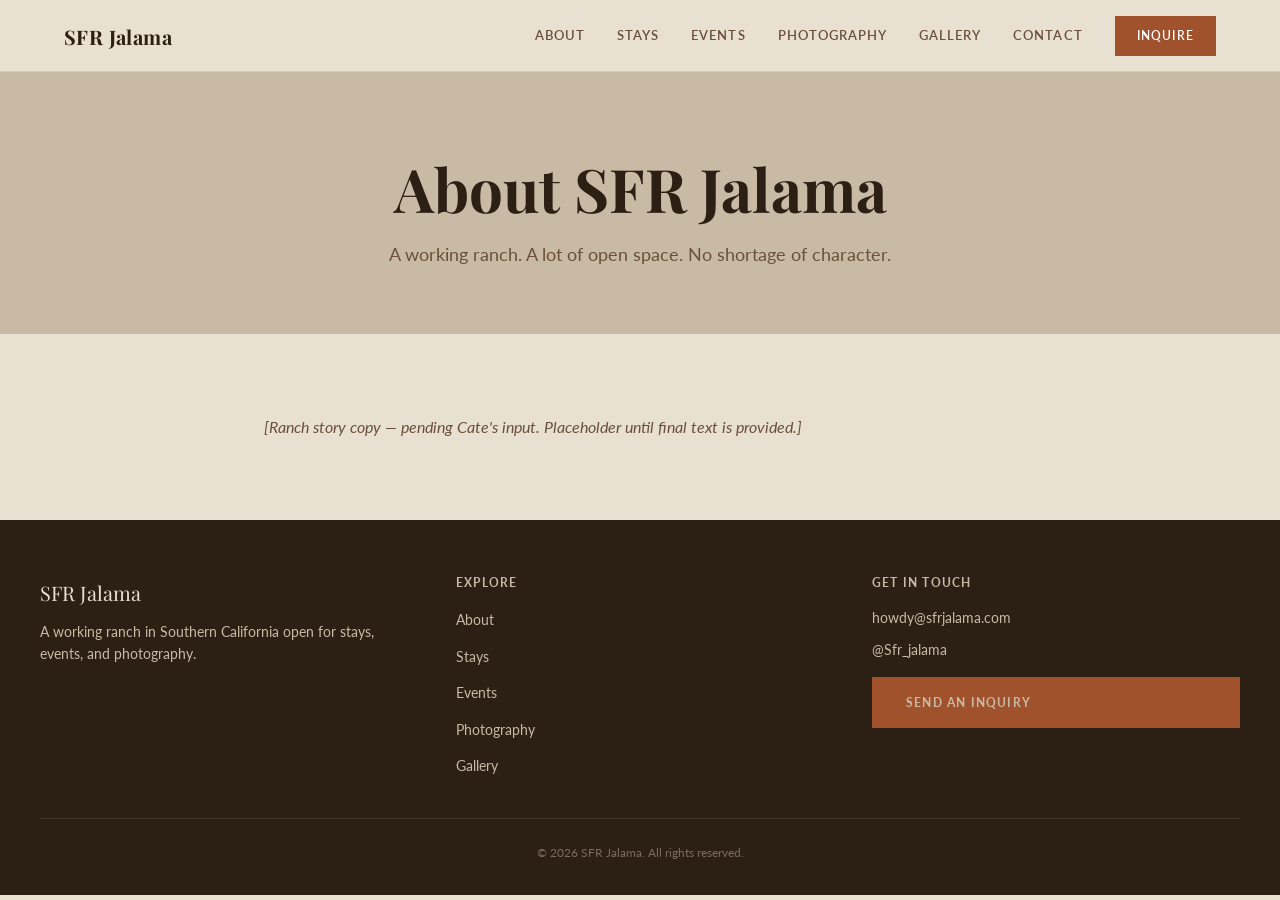
==== pages/about.html @ c29b4e4a "Phase 1: repo setup, global CSS, nav/footer, all page stubs" ====
<!DOCTYPE html>
<html lang="en">
<head>
  <meta charset="UTF-8">
  <meta name="viewport" content="width=device-width, initial-scale=1.0">
  <title>About — SFR Jalama</title>
  <meta name="description" content="The story behind SFR Jalama — a working ranch in Southern California.">
  <link rel="stylesheet" href="/assets/css/global.css">
</head>
<body>

  <header id="site-header">
    <div class="nav-inner">
      <a href="/" class="nav-logo">SFR Jalama</a>
      <nav class="nav-links" aria-label="Primary">
        <a href="/pages/about.html">About</a>
        <a href="/pages/stays.html">Stays</a>
        <a href="/pages/events.html">Events</a>
        <a href="/pages/photography.html">Photography</a>
        <a href="/pages/gallery.html">Gallery</a>
        <a href="/pages/contact.html">Contact</a>
        <a href="/pages/inquiry.html" class="nav-cta">Inquire</a>
      </nav>
      <button class="nav-hamburger" aria-label="Open menu" aria-expanded="false">
        <span></span><span></span><span></span>
      </button>
    </div>
    <nav class="nav-mobile" aria-label="Mobile">
      <a href="/pages/about.html">About</a>
      <a href="/pages/stays.html">Stays</a>
      <a href="/pages/events.html">Events</a>
      <a href="/pages/photography.html">Photography</a>
      <a href="/pages/gallery.html">Gallery</a>
      <a href="/pages/contact.html">Contact</a>
      <a href="/pages/inquiry.html" class="nav-cta">Inquire</a>
    </nav>
  </header>

  <main>

    <div class="page-hero">
      <h1>About SFR Jalama</h1>
      <p>A working ranch. A lot of open space. No shortage of character.</p>
    </div>

    <section class="section" style="max-width: 800px;">
      <!-- PLACEHOLDER: Replace with Cate's ranch story copy -->
      <p style="color: var(--color-text-secondary); font-style: italic;">[Ranch story copy — pending Cate's input. Placeholder until final text is provided.]</p>
    </section>

  </main>

  <footer id="site-footer">
    <div class="footer-inner">
      <div class="footer-brand">
        <div class="footer-logo">SFR Jalama</div>
        <p>A working ranch in Southern California open for stays, events, and photography.</p>
      </div>
      <nav class="footer-nav">
        <h4>Explore</h4>
        <ul>
          <li><a href="/pages/about.html">About</a></li>
          <li><a href="/pages/stays.html">Stays</a></li>
          <li><a href="/pages/events.html">Events</a></li>
          <li><a href="/pages/photography.html">Photography</a></li>
          <li><a href="/pages/gallery.html">Gallery</a></li>
        </ul>
      </nav>
      <div class="footer-contact">
        <h4>Get in Touch</h4>
        <a href="mailto:howdy@sfrjalama.com">howdy@sfrjalama.com</a>
        <a href="https://instagram.com/Sfr_jalama" target="_blank" rel="noopener">@Sfr_jalama</a>
        <a href="/pages/inquiry.html" class="btn btn--primary" style="margin-top: 16px; font-size: 0.75rem;">Send an Inquiry</a>
      </div>
    </div>
    <div class="footer-bottom">&copy; 2026 SFR Jalama. All rights reserved.</div>
  </footer>

  <script src="/assets/js/main.js"></script>
</body>
</html>
---- assets/css/global.css ----
/* ============================================================
   SFR Jalama — Global Stylesheet
   ============================================================ */

@import url('https://fonts.googleapis.com/css2?family=Playfair+Display:wght@400;700&family=Lato:wght@400;600;700&display=swap');

/* ----------------------------------------------------------
   CSS Custom Properties
   ---------------------------------------------------------- */
:root {
  --color-bg:             #E8E0D0;
  --color-bg-secondary:   #C9BAA5;
  --color-text:           #2C1F14;
  --color-text-secondary: #6B4F3A;
  --color-accent:         #A0522D;
  --color-accent-hover:   #7A3B1E;
  --color-border:         #D4C9B8;
  --color-white:          #FFFFFF;
  --color-overlay:        rgba(30, 18, 8, 0.45);

  --font-heading: 'Playfair Display', Georgia, serif;
  --font-body:    'Lato', Arial, sans-serif;

  --nav-height: 72px;
  --max-width:  1200px;
  --gutter:     24px;
}

/* ----------------------------------------------------------
   Reset & Base
   ---------------------------------------------------------- */
*, *::before, *::after { box-sizing: border-box; margin: 0; padding: 0; }

html { font-size: 16px; scroll-behavior: smooth; }

body {
  background-color: var(--color-bg);
  color: var(--color-text);
  font-family: var(--font-body);
  font-weight: 400;
  line-height: 1.65;
  -webkit-font-smoothing: antialiased;
}

img { display: block; max-width: 100%; height: auto; }

a { color: inherit; text-decoration: none; }

ul { list-style: none; }

/* ----------------------------------------------------------
   Typography
   ---------------------------------------------------------- */
h1, h2, h3, h4, h5, h6 {
  font-family: var(--font-heading);
  font-weight: 700;
  line-height: 1.2;
  color: var(--color-text);
}

h1 { font-size: clamp(2.25rem, 5vw, 3.75rem); }
h2 { font-size: clamp(1.75rem, 3.5vw, 2.75rem); }
h3 { font-size: clamp(1.25rem, 2.5vw, 1.875rem); }
h4 { font-size: 1.25rem; }

p { margin-bottom: 1rem; }
p:last-child { margin-bottom: 0; }

/* ----------------------------------------------------------
   Layout Utilities
   ---------------------------------------------------------- */
.container {
  max-width: var(--max-width);
  margin: 0 auto;
  padding: 0 var(--gutter);
}

.section {
  padding: 80px var(--gutter);
  max-width: var(--max-width);
  margin: 0 auto;
}

.section--wide {
  padding: 80px 0;
  max-width: 100%;
}

/* ----------------------------------------------------------
   Buttons & CTAs
   ---------------------------------------------------------- */
.btn {
  display: inline-block;
  padding: 14px 32px;
  font-family: var(--font-body);
  font-weight: 700;
  font-size: 0.875rem;
  letter-spacing: 0.1em;
  text-transform: uppercase;
  border: 2px solid transparent;
  cursor: pointer;
  transition: background-color 0.2s ease, color 0.2s ease, border-color 0.2s ease;
  text-decoration: none;
}

.btn--primary {
  background-color: var(--color-accent);
  color: var(--color-white);
  border-color: var(--color-accent);
}
.btn--primary:hover {
  background-color: var(--color-accent-hover);
  border-color: var(--color-accent-hover);
}

.btn--outline {
  background-color: transparent;
  color: var(--color-white);
  border-color: var(--color-white);
}
.btn--outline:hover {
  background-color: var(--color-white);
  color: var(--color-text);
}

.btn--outline-dark {
  background-color: transparent;
  color: var(--color-accent);
  border-color: var(--color-accent);
}
.btn--outline-dark:hover {
  background-color: var(--color-accent);
  color: var(--color-white);
}

/* ----------------------------------------------------------
   Navigation
   ---------------------------------------------------------- */
#site-header {
  position: sticky;
  top: 0;
  z-index: 100;
  background-color: var(--color-bg);
  border-bottom: 1px solid var(--color-border);
  height: var(--nav-height);
}

.nav-inner {
  display: flex;
  align-items: center;
  justify-content: space-between;
  height: var(--nav-height);
  max-width: var(--max-width);
  margin: 0 auto;
  padding: 0 var(--gutter);
}

.nav-logo {
  font-family: var(--font-heading);
  font-size: 1.25rem;
  font-weight: 700;
  color: var(--color-text);
  letter-spacing: 0.02em;
}

.nav-links {
  display: flex;
  align-items: center;
  gap: 32px;
}

.nav-links a {
  font-family: var(--font-body);
  font-weight: 600;
  font-size: 0.8125rem;
  letter-spacing: 0.08em;
  text-transform: uppercase;
  color: var(--color-text-secondary);
  transition: color 0.2s ease;
}
.nav-links a:hover { color: var(--color-text); }
.nav-links a.nav-cta {
  background-color: var(--color-accent);
  color: var(--color-white);
  padding: 10px 22px;
  font-size: 0.75rem;
  letter-spacing: 0.1em;
}
.nav-links a.nav-cta:hover { background-color: var(--color-accent-hover); }

/* Mobile nav */
.nav-hamburger {
  display: none;
  flex-direction: column;
  gap: 5px;
  cursor: pointer;
  background: none;
  border: none;
  padding: 4px;
}
.nav-hamburger span {
  display: block;
  width: 24px;
  height: 2px;
  background-color: var(--color-text);
  transition: all 0.25s ease;
}

.nav-mobile {
  display: none;
  flex-direction: column;
  gap: 0;
  background-color: var(--color-bg);
  border-top: 1px solid var(--color-border);
  padding: 16px var(--gutter) 24px;
}
.nav-mobile.is-open { display: flex; }
.nav-mobile a {
  font-family: var(--font-body);
  font-weight: 600;
  font-size: 0.9rem;
  letter-spacing: 0.06em;
  text-transform: uppercase;
  color: var(--color-text-secondary);
  padding: 12px 0;
  border-bottom: 1px solid var(--color-border);
  transition: color 0.2s ease;
}
.nav-mobile a:last-child { border-bottom: none; }
.nav-mobile a:hover { color: var(--color-text); }
.nav-mobile a.nav-cta {
  color: var(--color-accent);
  border-bottom: none;
  padding-top: 16px;
}

@media (max-width: 768px) {
  .nav-links { display: none; }
  .nav-hamburger { display: flex; }
}

/* ----------------------------------------------------------
   Footer
   ---------------------------------------------------------- */
#site-footer {
  background-color: var(--color-text);
  color: var(--color-bg-secondary);
  padding: 56px var(--gutter) 32px;
}

.footer-inner {
  max-width: var(--max-width);
  margin: 0 auto;
  display: grid;
  grid-template-columns: 1fr 1fr 1fr;
  gap: 48px;
  padding-bottom: 40px;
  border-bottom: 1px solid rgba(255,255,255,0.1);
}

.footer-brand .footer-logo {
  font-family: var(--font-heading);
  font-size: 1.25rem;
  color: var(--color-bg);
  margin-bottom: 12px;
}

.footer-brand p {
  font-size: 0.875rem;
  color: var(--color-bg-secondary);
  line-height: 1.6;
}

.footer-nav h4 {
  font-family: var(--font-body);
  font-size: 0.75rem;
  font-weight: 700;
  letter-spacing: 0.1em;
  text-transform: uppercase;
  color: var(--color-bg-secondary);
  margin-bottom: 16px;
}

.footer-nav ul { display: flex; flex-direction: column; gap: 10px; }
.footer-nav a {
  font-size: 0.875rem;
  color: var(--color-bg-secondary);
  transition: color 0.2s ease;
}
.footer-nav a:hover { color: var(--color-bg); }

.footer-contact h4 {
  font-family: var(--font-body);
  font-size: 0.75rem;
  font-weight: 700;
  letter-spacing: 0.1em;
  text-transform: uppercase;
  color: var(--color-bg-secondary);
  margin-bottom: 16px;
}

.footer-contact a {
  display: block;
  font-size: 0.875rem;
  color: var(--color-bg-secondary);
  margin-bottom: 8px;
  transition: color 0.2s ease;
}
.footer-contact a:hover { color: var(--color-bg); }

.footer-bottom {
  max-width: var(--max-width);
  margin: 24px auto 0;
  font-size: 0.75rem;
  color: rgba(201, 186, 165, 0.5);
  text-align: center;
}

@media (max-width: 768px) {
  .footer-inner {
    grid-template-columns: 1fr;
    gap: 32px;
  }
}

/* ----------------------------------------------------------
   Hero
   ---------------------------------------------------------- */
.hero {
  position: relative;
  width: 100%;
  height: calc(100vh - var(--nav-height));
  min-height: 480px;
  overflow: hidden;
  display: flex;
  align-items: center;
  justify-content: center;
  background-color: var(--color-bg-secondary);
}

.hero__bg {
  position: absolute;
  inset: 0;
  object-fit: cover;
  width: 100%;
  height: 100%;
}

.hero__overlay {
  position: absolute;
  inset: 0;
  background: var(--color-overlay);
}

.hero__content {
  position: relative;
  z-index: 1;
  text-align: center;
  padding: 0 var(--gutter);
  max-width: 760px;
}

.hero__content h1 {
  color: var(--color-white);
  margin-bottom: 20px;
}

.hero__content p {
  font-size: clamp(1rem, 2vw, 1.25rem);
  color: rgba(255,255,255,0.88);
  margin-bottom: 36px;
}

.hero__ctas {
  display: flex;
  gap: 16px;
  justify-content: center;
  flex-wrap: wrap;
}

/* ----------------------------------------------------------
   Cards
   ---------------------------------------------------------- */
.card-grid {
  display: grid;
  grid-template-columns: repeat(auto-fit, minmax(280px, 1fr));
  gap: 24px;
  margin-top: 48px;
}

.card {
  position: relative;
  overflow: hidden;
  background-color: var(--color-bg-secondary);
}

.card__image-wrap {
  position: relative;
  aspect-ratio: 4 / 3;
  overflow: hidden;
}

.card__image-wrap img {
  width: 100%;
  height: 100%;
  object-fit: cover;
  transition: transform 0.4s ease;
}
.card:hover .card__image-wrap img { transform: scale(1.04); }

.card__badge {
  position: absolute;
  top: 16px;
  left: 16px;
  background-color: var(--color-accent);
  color: var(--color-white);
  font-family: var(--font-body);
  font-size: 0.7rem;
  font-weight: 700;
  letter-spacing: 0.12em;
  text-transform: uppercase;
  padding: 5px 12px;
}

.card--coming-soon { opacity: 0.75; }
.card--coming-soon .card__image-wrap img { filter: grayscale(20%); }

.card__body {
  padding: 24px;
}

.card__body h3 {
  font-size: 1.25rem;
  margin-bottom: 8px;
}

.card__body p {
  font-size: 0.9rem;
  color: var(--color-text-secondary);
  margin-bottom: 16px;
}

/* ----------------------------------------------------------
   Page Hero (inner pages)
   ---------------------------------------------------------- */
.page-hero {
  background-color: var(--color-bg-secondary);
  padding: 80px var(--gutter) 64px;
  text-align: center;
}

.page-hero h1 {
  margin-bottom: 16px;
}

.page-hero p {
  font-size: 1.125rem;
  color: var(--color-text-secondary);
  max-width: 560px;
  margin: 0 auto;
}

/* ----------------------------------------------------------
   Dividers
   ---------------------------------------------------------- */
.divider {
  border: none;
  border-top: 1px solid var(--color-border);
  margin: 0;
}
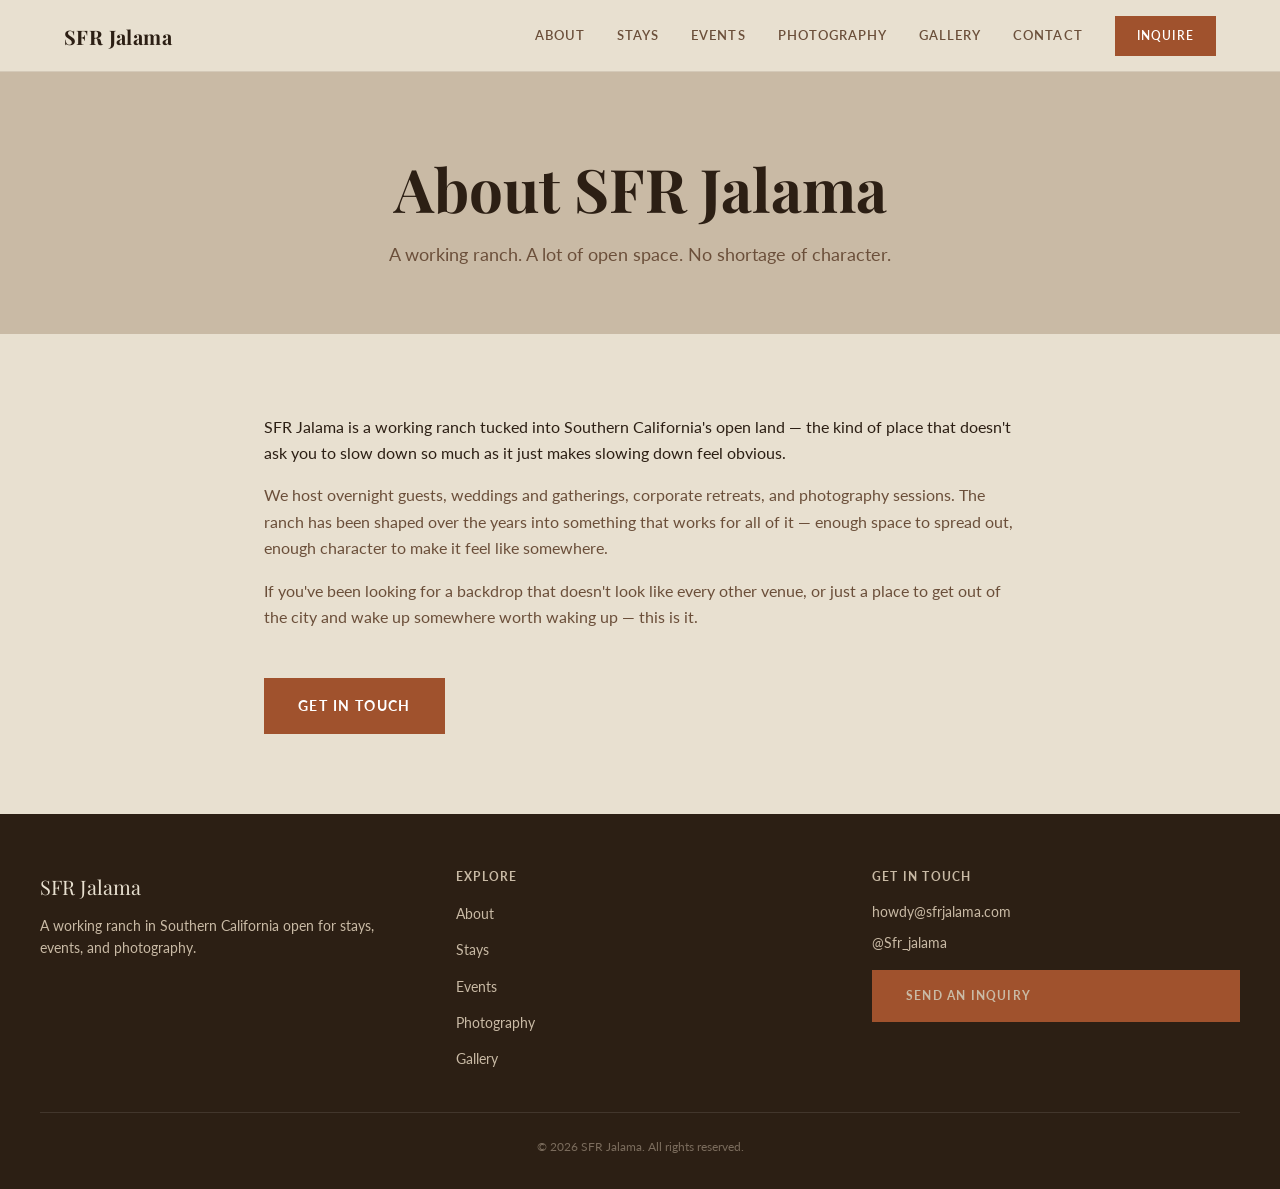
==== commit d62a76c6: "Phase 2: About page copy, image fallback styling" ====
--- a/pages/about.html
+++ b/pages/about.html
@@ -44,8 +44,13 @@
     </div>
 
     <section class="section" style="max-width: 800px;">
-      <!-- PLACEHOLDER: Replace with Cate's ranch story copy -->
-      <p style="color: var(--color-text-secondary); font-style: italic;">[Ranch story copy — pending Cate's input. Placeholder until final text is provided.]</p>
+      <p>SFR Jalama is a working ranch tucked into Southern California's open land — the kind of place that doesn't ask you to slow down so much as it just makes slowing down feel obvious.</p>
+
+      <p style="color: var(--color-text-secondary);">We host overnight guests, weddings and gatherings, corporate retreats, and photography sessions. The ranch has been shaped over the years into something that works for all of it — enough space to spread out, enough character to make it feel like somewhere.</p>
+
+      <p style="color: var(--color-text-secondary);">If you've been looking for a backdrop that doesn't look like every other venue, or just a place to get out of the city and wake up somewhere worth waking up — this is it.</p>
+
+      <a href="/pages/inquiry.html" class="btn btn--primary" style="margin-top: 32px;">Get in Touch</a>
     </section>
 
   </main>
--- a/assets/css/global.css
+++ b/assets/css/global.css
@@ -461,6 +461,22 @@
 }
 
 /* ----------------------------------------------------------
+   Image Fallbacks (shows styled background when src is missing)
+   ---------------------------------------------------------- */
+img {
+  background-color: var(--color-bg-secondary);
+}
+
+.hero__bg {
+  background: linear-gradient(160deg, #C9BAA5 0%, #A08060 100%);
+}
+
+.card__image-wrap img {
+  background: linear-gradient(160deg, #C9BAA5 0%, #A08060 100%);
+  min-height: 220px;
+}
+
+/* ----------------------------------------------------------
    Dividers
    ---------------------------------------------------------- */
 .divider {
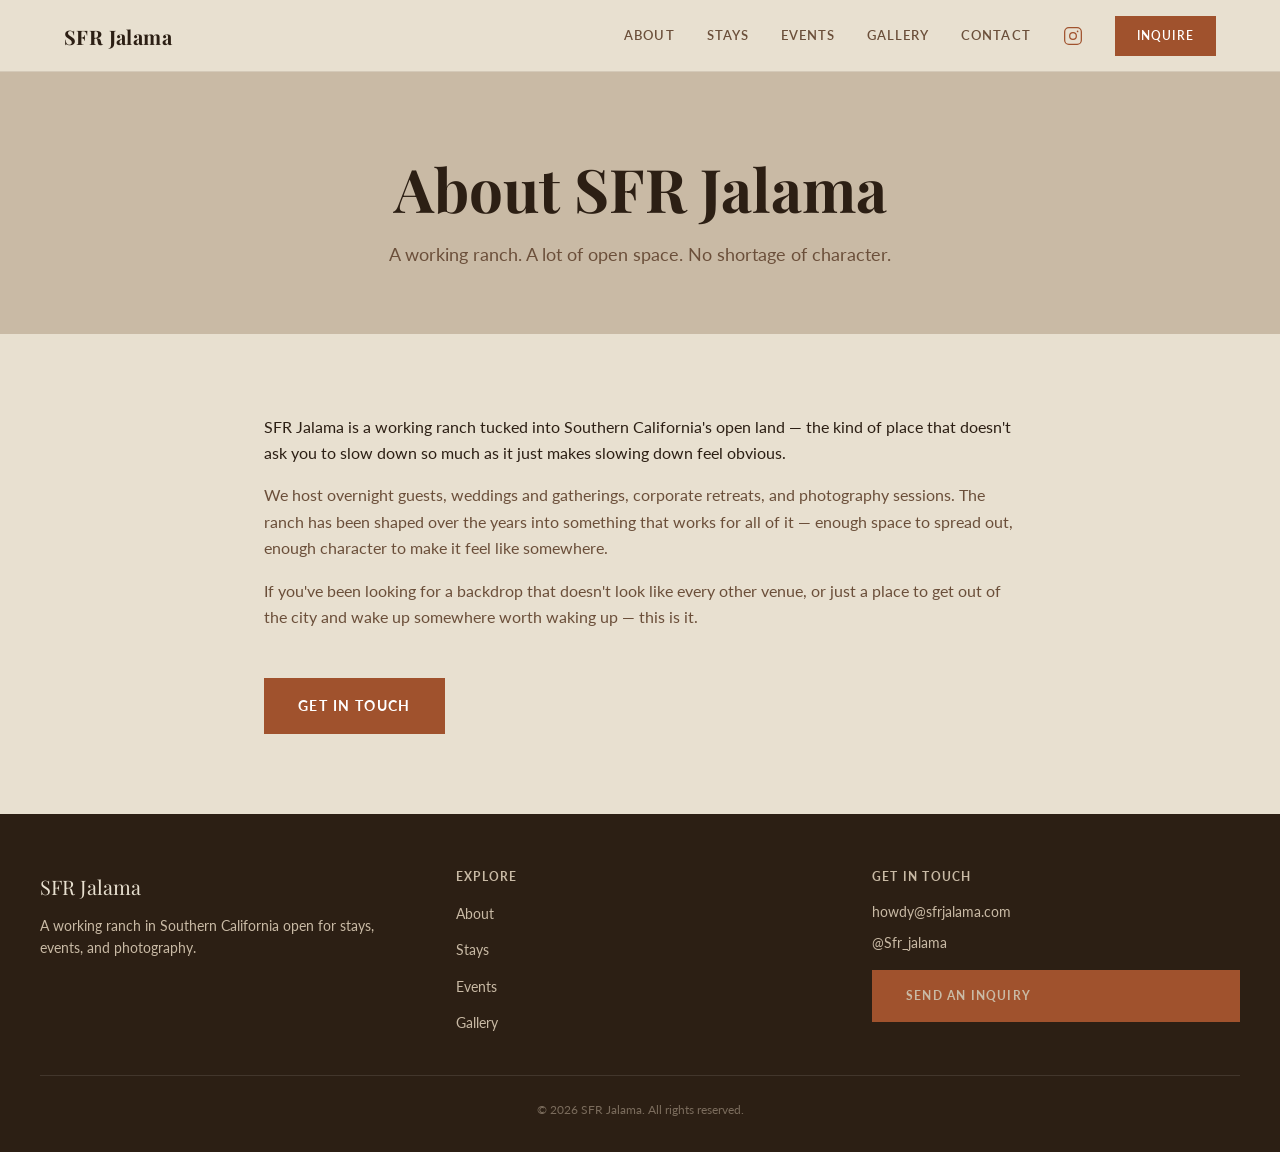
==== commit 1476eaa7: "Refine: new tagline, Instagram icon in nav, photography merged into events" ====
--- a/pages/about.html
+++ b/pages/about.html
@@ -16,9 +16,11 @@
         <a href="/pages/about.html">About</a>
         <a href="/pages/stays.html">Stays</a>
         <a href="/pages/events.html">Events</a>
-        <a href="/pages/photography.html">Photography</a>
         <a href="/pages/gallery.html">Gallery</a>
         <a href="/pages/contact.html">Contact</a>
+        <a href="https://instagram.com/Sfr_jalama" target="_blank" rel="noopener" class="nav-instagram" aria-label="Instagram">
+          <svg xmlns="http://www.w3.org/2000/svg" viewBox="0 0 24 24" width="20" height="20" fill="none" stroke="currentColor" stroke-width="1.5" stroke-linecap="round" stroke-linejoin="round" aria-hidden="true"><rect x="2" y="2" width="20" height="20" rx="5" ry="5"/><circle cx="12" cy="12" r="4"/><circle cx="17.5" cy="6.5" r="1" fill="currentColor" stroke="none"/></svg>
+        </a>
         <a href="/pages/inquiry.html" class="nav-cta">Inquire</a>
       </nav>
       <button class="nav-hamburger" aria-label="Open menu" aria-expanded="false">
@@ -29,9 +31,9 @@
       <a href="/pages/about.html">About</a>
       <a href="/pages/stays.html">Stays</a>
       <a href="/pages/events.html">Events</a>
-      <a href="/pages/photography.html">Photography</a>
       <a href="/pages/gallery.html">Gallery</a>
       <a href="/pages/contact.html">Contact</a>
+      <a href="https://instagram.com/Sfr_jalama" target="_blank" rel="noopener">Instagram</a>
       <a href="/pages/inquiry.html" class="nav-cta">Inquire</a>
     </nav>
   </header>
@@ -67,7 +69,6 @@
           <li><a href="/pages/about.html">About</a></li>
           <li><a href="/pages/stays.html">Stays</a></li>
           <li><a href="/pages/events.html">Events</a></li>
-          <li><a href="/pages/photography.html">Photography</a></li>
           <li><a href="/pages/gallery.html">Gallery</a></li>
         </ul>
       </nav>
--- a/assets/css/global.css
+++ b/assets/css/global.css
@@ -188,6 +188,14 @@
 }
 .nav-links a.nav-cta:hover { background-color: var(--color-accent-hover); }
 
+.nav-links a.nav-instagram {
+  display: flex;
+  align-items: center;
+  color: var(--color-accent);
+  padding: 0;
+}
+.nav-links a.nav-instagram:hover { color: var(--color-accent-hover); }
+
 /* Mobile nav */
 .nav-hamburger {
   display: none;
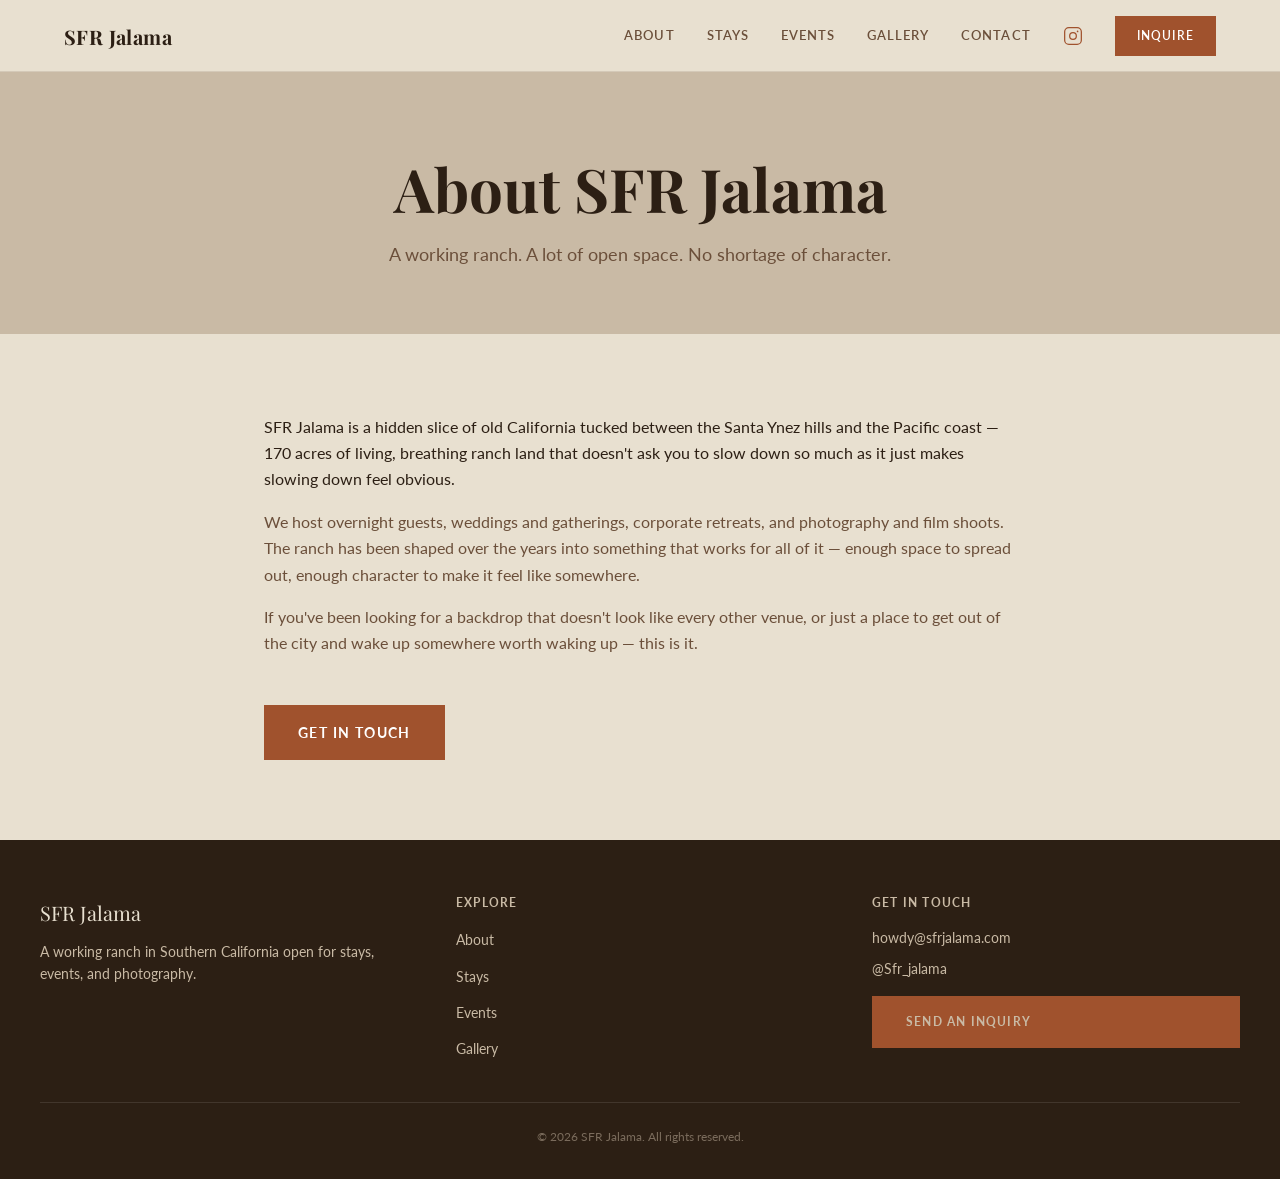
==== commit 83532495: "Update About page copy with location and acreage details" ====
--- a/pages/about.html
+++ b/pages/about.html
@@ -46,9 +46,9 @@
     </div>
 
     <section class="section" style="max-width: 800px;">
-      <p>SFR Jalama is a working ranch tucked into Southern California's open land — the kind of place that doesn't ask you to slow down so much as it just makes slowing down feel obvious.</p>
+      <p>SFR Jalama is a hidden slice of old California tucked between the Santa Ynez hills and the Pacific coast — 170 acres of living, breathing ranch land that doesn't ask you to slow down so much as it just makes slowing down feel obvious.</p>
 
-      <p style="color: var(--color-text-secondary);">We host overnight guests, weddings and gatherings, corporate retreats, and photography sessions. The ranch has been shaped over the years into something that works for all of it — enough space to spread out, enough character to make it feel like somewhere.</p>
+      <p style="color: var(--color-text-secondary);">We host overnight guests, weddings and gatherings, corporate retreats, and photography and film shoots. The ranch has been shaped over the years into something that works for all of it — enough space to spread out, enough character to make it feel like somewhere.</p>
 
       <p style="color: var(--color-text-secondary);">If you've been looking for a backdrop that doesn't look like every other venue, or just a place to get out of the city and wake up somewhere worth waking up — this is it.</p>
 
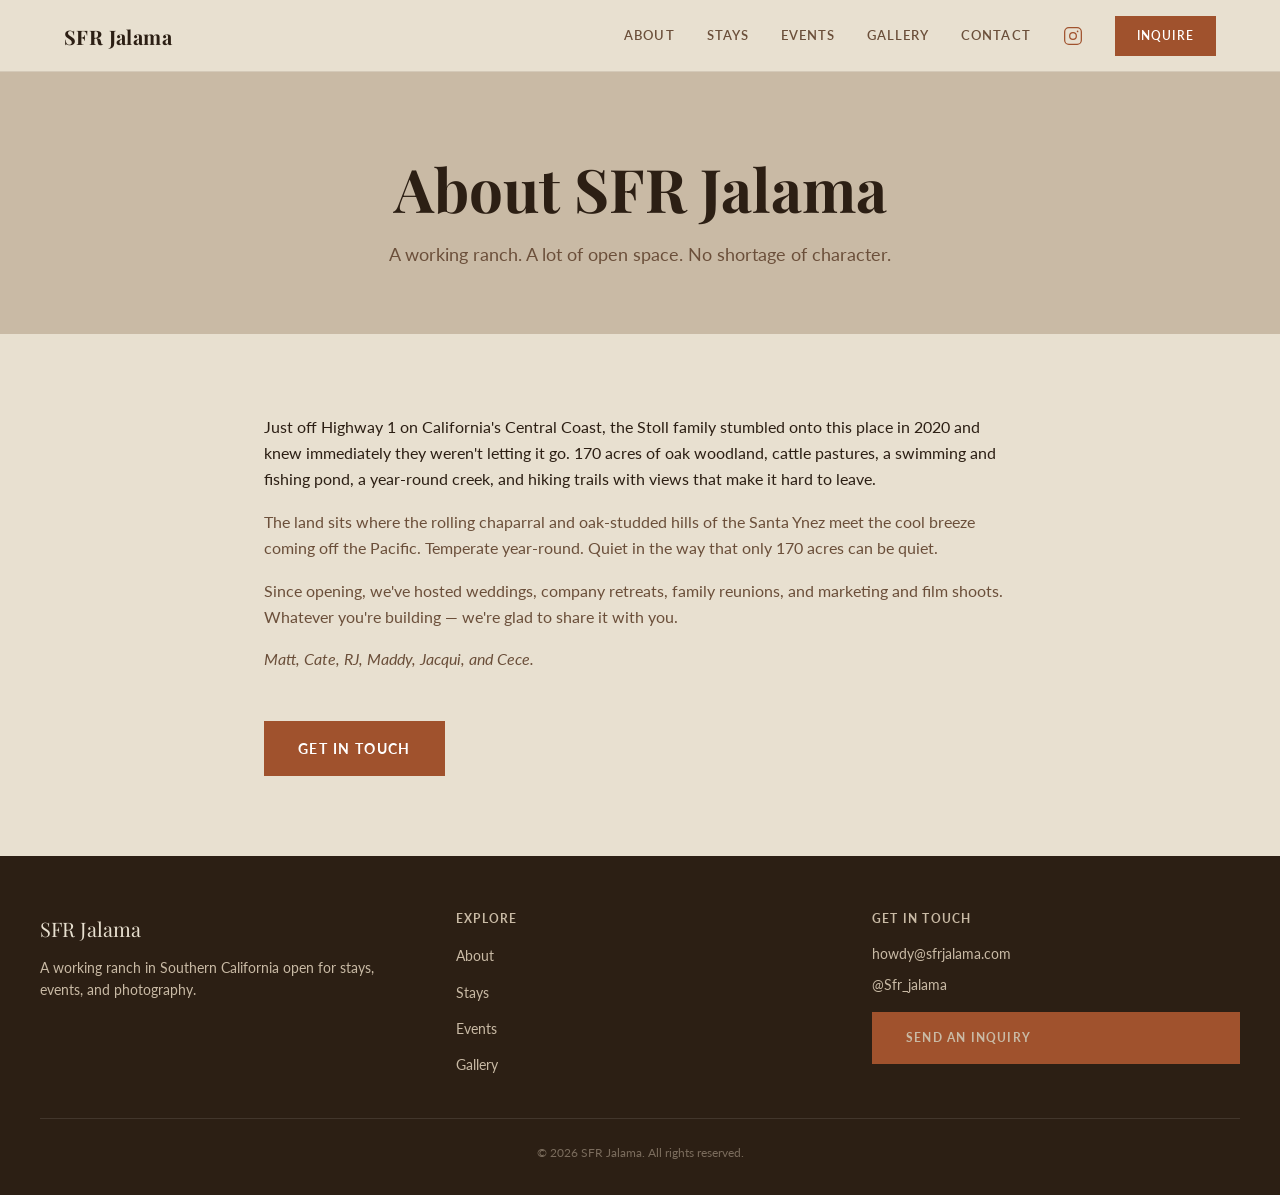
==== commit 6d1b059b: "Rewrite About page copy from sfrjalama.com source content" ====
--- a/pages/about.html
+++ b/pages/about.html
@@ -46,11 +46,13 @@
     </div>
 
     <section class="section" style="max-width: 800px;">
-      <p>SFR Jalama is a hidden slice of old California tucked between the Santa Ynez hills and the Pacific coast — 170 acres of living, breathing ranch land that doesn't ask you to slow down so much as it just makes slowing down feel obvious.</p>
+      <p>Just off Highway 1 on California's Central Coast, the Stoll family stumbled onto this place in 2020 and knew immediately they weren't letting it go. 170 acres of oak woodland, cattle pastures, a swimming and fishing pond, a year-round creek, and hiking trails with views that make it hard to leave.</p>
 
-      <p style="color: var(--color-text-secondary);">We host overnight guests, weddings and gatherings, corporate retreats, and photography and film shoots. The ranch has been shaped over the years into something that works for all of it — enough space to spread out, enough character to make it feel like somewhere.</p>
+      <p style="color: var(--color-text-secondary);">The land sits where the rolling chaparral and oak-studded hills of the Santa Ynez meet the cool breeze coming off the Pacific. Temperate year-round. Quiet in the way that only 170 acres can be quiet.</p>
 
-      <p style="color: var(--color-text-secondary);">If you've been looking for a backdrop that doesn't look like every other venue, or just a place to get out of the city and wake up somewhere worth waking up — this is it.</p>
+      <p style="color: var(--color-text-secondary);">Since opening, we've hosted weddings, company retreats, family reunions, and marketing and film shoots. Whatever you're building — we're glad to share it with you.</p>
+
+      <p style="color: var(--color-text-secondary); font-style: italic;">Matt, Cate, RJ, Maddy, Jacqui, and Cece.</p>
 
       <a href="/pages/inquiry.html" class="btn btn--primary" style="margin-top: 32px;">Get in Touch</a>
     </section>
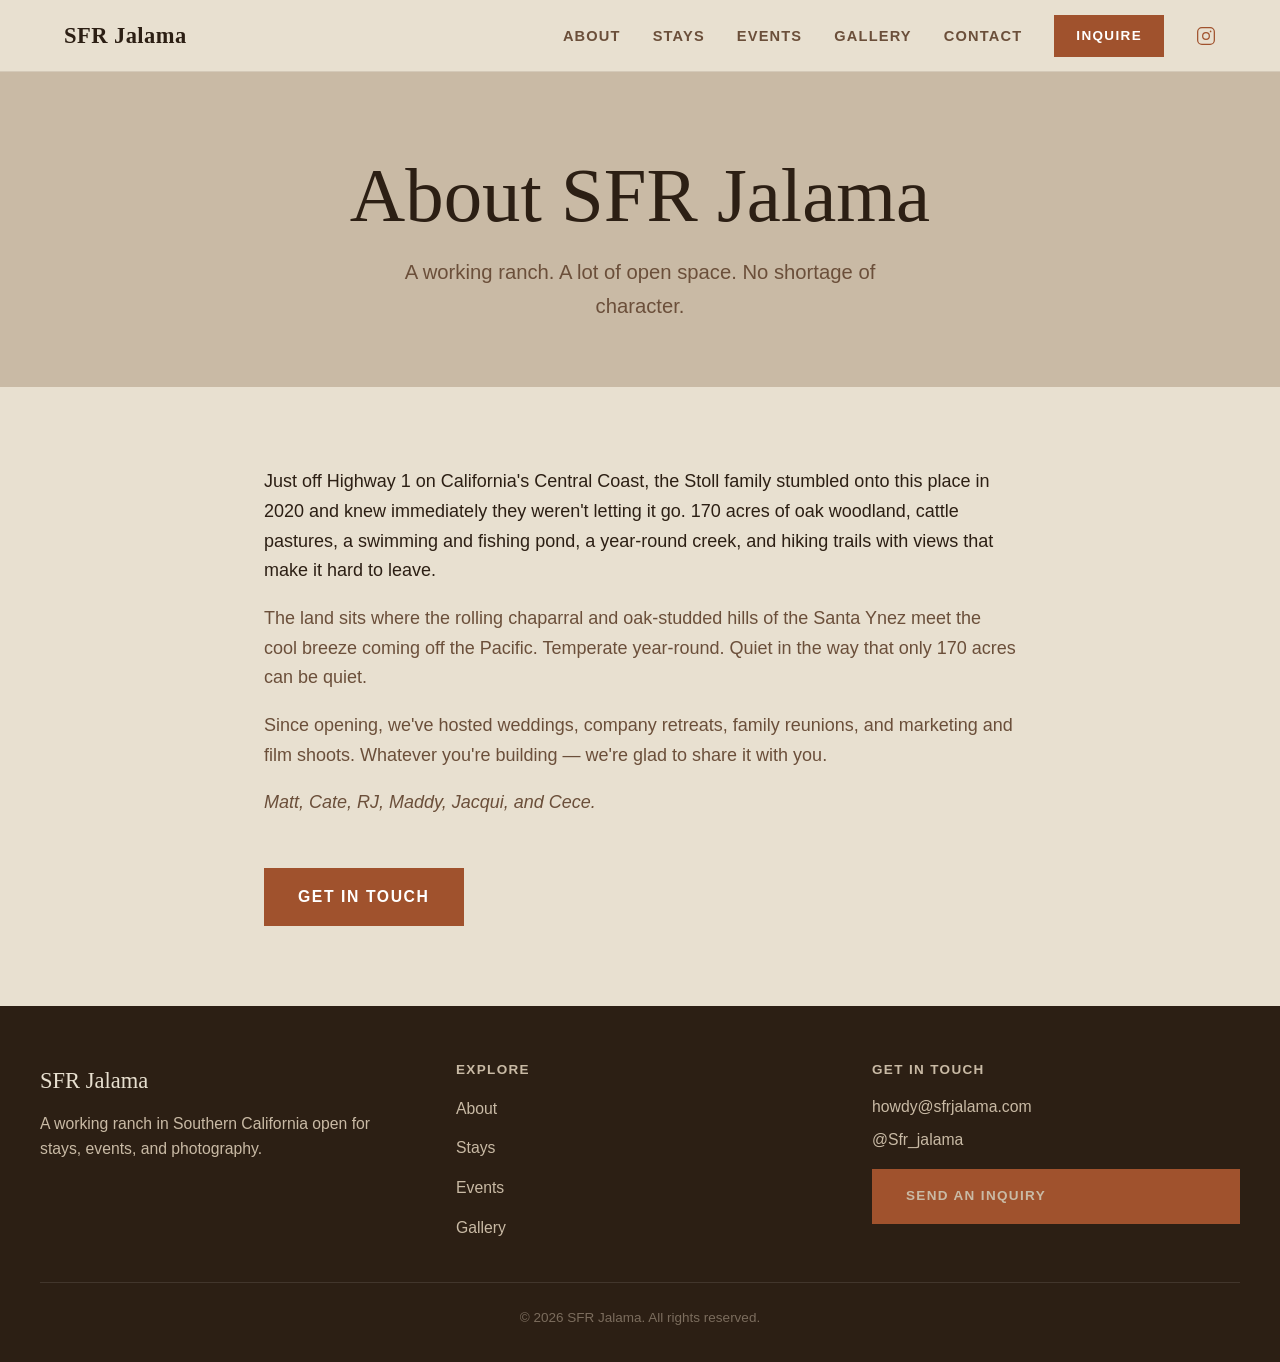
==== commit 123c4237: "Fonts to Canela/Aktiv Grotesk, bigger sizes, Instagram after Inquire, stays 4-card grid" ====
--- a/pages/about.html
+++ b/pages/about.html
@@ -18,10 +18,10 @@
         <a href="/pages/events.html">Events</a>
         <a href="/pages/gallery.html">Gallery</a>
         <a href="/pages/contact.html">Contact</a>
+        <a href="/pages/inquiry.html" class="nav-cta">Inquire</a>
         <a href="https://instagram.com/Sfr_jalama" target="_blank" rel="noopener" class="nav-instagram" aria-label="Instagram">
           <svg xmlns="http://www.w3.org/2000/svg" viewBox="0 0 24 24" width="20" height="20" fill="none" stroke="currentColor" stroke-width="1.5" stroke-linecap="round" stroke-linejoin="round" aria-hidden="true"><rect x="2" y="2" width="20" height="20" rx="5" ry="5"/><circle cx="12" cy="12" r="4"/><circle cx="17.5" cy="6.5" r="1" fill="currentColor" stroke="none"/></svg>
         </a>
-        <a href="/pages/inquiry.html" class="nav-cta">Inquire</a>
       </nav>
       <button class="nav-hamburger" aria-label="Open menu" aria-expanded="false">
         <span></span><span></span><span></span>
@@ -33,8 +33,8 @@
       <a href="/pages/events.html">Events</a>
       <a href="/pages/gallery.html">Gallery</a>
       <a href="/pages/contact.html">Contact</a>
+      <a href="/pages/inquiry.html" class="nav-cta">Inquire</a>
       <a href="https://instagram.com/Sfr_jalama" target="_blank" rel="noopener">Instagram</a>
-      <a href="/pages/inquiry.html" class="nav-cta">Inquire</a>
     </nav>
   </header>
 
--- a/assets/css/global.css
+++ b/assets/css/global.css
@@ -2,7 +2,13 @@
    SFR Jalama — Global Stylesheet
    ============================================================ */
 
-@import url('https://fonts.googleapis.com/css2?family=Playfair+Display:wght@400;700&family=Lato:wght@400;600;700&display=swap');
+/* ----------------------------------------------------------------
+   Fonts: Canela (headings) + Aktiv Grotesk (body)
+   Load via Adobe Fonts — add the kit <link> tag to each HTML <head>
+   before this stylesheet, or self-host files in /assets/fonts/.
+   Example Adobe Fonts embed:
+   <link rel="stylesheet" href="https://use.typekit.net/XXXXXXX.css">
+   ---------------------------------------------------------------- */
 
 /* ----------------------------------------------------------
    CSS Custom Properties
@@ -18,8 +24,8 @@
   --color-white:          #FFFFFF;
   --color-overlay:        rgba(30, 18, 8, 0.45);
 
-  --font-heading: 'Playfair Display', Georgia, serif;
-  --font-body:    'Lato', Arial, sans-serif;
+  --font-heading: 'canela', Georgia, serif;
+  --font-body:    'aktiv-grotesk', 'Helvetica Neue', Arial, sans-serif;
 
   --nav-height: 72px;
   --max-width:  1200px;
@@ -31,7 +37,7 @@
    ---------------------------------------------------------- */
 *, *::before, *::after { box-sizing: border-box; margin: 0; padding: 0; }
 
-html { font-size: 16px; scroll-behavior: smooth; }
+html { font-size: 18px; scroll-behavior: smooth; }
 
 body {
   background-color: var(--color-bg);
@@ -53,15 +59,15 @@
    ---------------------------------------------------------- */
 h1, h2, h3, h4, h5, h6 {
   font-family: var(--font-heading);
-  font-weight: 700;
-  line-height: 1.2;
+  font-weight: 300;
+  line-height: 1.15;
   color: var(--color-text);
 }
 
-h1 { font-size: clamp(2.25rem, 5vw, 3.75rem); }
-h2 { font-size: clamp(1.75rem, 3.5vw, 2.75rem); }
-h3 { font-size: clamp(1.25rem, 2.5vw, 1.875rem); }
-h4 { font-size: 1.25rem; }
+h1 { font-size: clamp(2.75rem, 6vw, 5rem); }
+h2 { font-size: clamp(2.125rem, 4.5vw, 3.5rem); }
+h3 { font-size: clamp(1.5rem, 3vw, 2.25rem); }
+h4 { font-size: 1.375rem; }
 
 p { margin-bottom: 1rem; }
 p:last-child { margin-bottom: 0; }
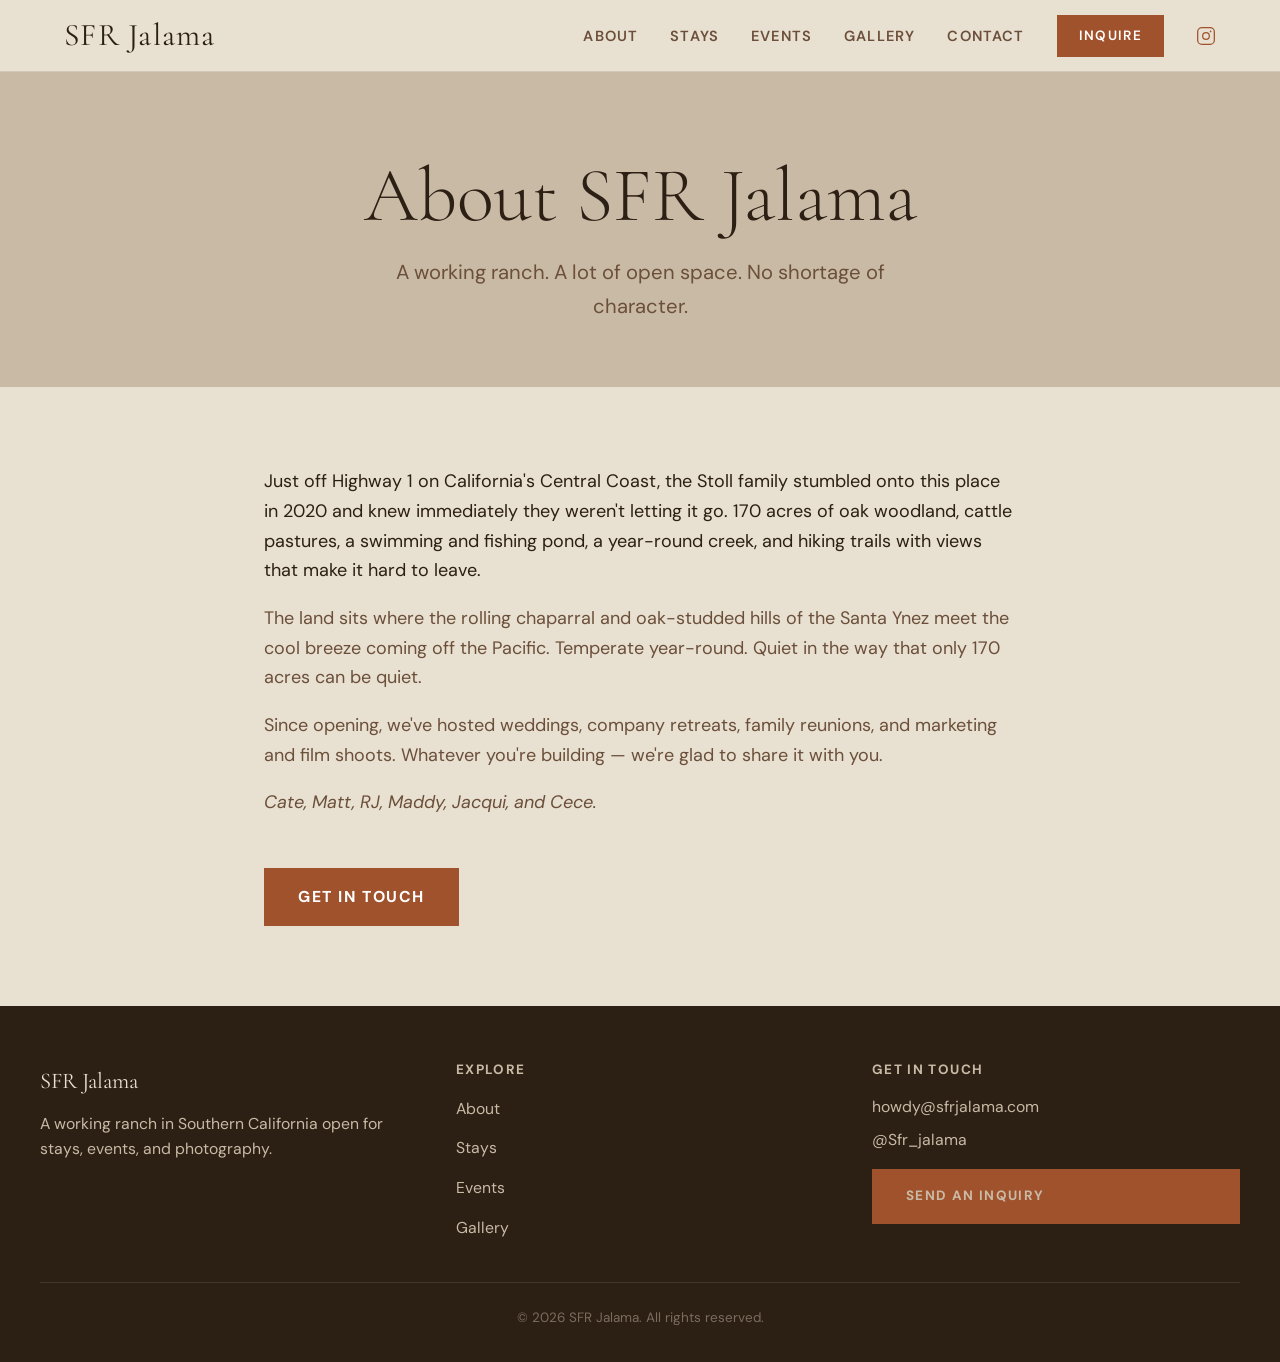
==== commit d7df5c4b: "Put Cate before Matt in about page sign-off" ====
--- a/pages/about.html
+++ b/pages/about.html
@@ -52,7 +52,7 @@
 
       <p style="color: var(--color-text-secondary);">Since opening, we've hosted weddings, company retreats, family reunions, and marketing and film shoots. Whatever you're building — we're glad to share it with you.</p>
 
-      <p style="color: var(--color-text-secondary); font-style: italic;">Matt, Cate, RJ, Maddy, Jacqui, and Cece.</p>
+      <p style="color: var(--color-text-secondary); font-style: italic;">Cate, Matt, RJ, Maddy, Jacqui, and Cece.</p>
 
       <a href="/pages/inquiry.html" class="btn btn--primary" style="margin-top: 32px;">Get in Touch</a>
     </section>
--- a/assets/css/global.css
+++ b/assets/css/global.css
@@ -2,13 +2,7 @@
    SFR Jalama — Global Stylesheet
    ============================================================ */
 
-/* ----------------------------------------------------------------
-   Fonts: Canela (headings) + Aktiv Grotesk (body)
-   Load via Adobe Fonts — add the kit <link> tag to each HTML <head>
-   before this stylesheet, or self-host files in /assets/fonts/.
-   Example Adobe Fonts embed:
-   <link rel="stylesheet" href="https://use.typekit.net/XXXXXXX.css">
-   ---------------------------------------------------------------- */
+@import url('https://fonts.googleapis.com/css2?family=Cormorant+Garamond:ital,wght@0,300;0,400;0,600;1,300;1,400&family=DM+Sans:wght@300;400;500;600&display=swap');
 
 /* ----------------------------------------------------------
    CSS Custom Properties
@@ -24,8 +18,8 @@
   --color-white:          #FFFFFF;
   --color-overlay:        rgba(30, 18, 8, 0.45);
 
-  --font-heading: 'canela', Georgia, serif;
-  --font-body:    'aktiv-grotesk', 'Helvetica Neue', Arial, sans-serif;
+  --font-heading: 'Cormorant Garamond', Georgia, serif;
+  --font-body:    'DM Sans', 'Helvetica Neue', Arial, sans-serif;
 
   --nav-height: 72px;
   --max-width:  1200px;
@@ -163,10 +157,10 @@
 
 .nav-logo {
   font-family: var(--font-heading);
-  font-size: 1.25rem;
-  font-weight: 700;
+  font-size: 1.75rem;
+  font-weight: 400;
   color: var(--color-text);
-  letter-spacing: 0.02em;
+  letter-spacing: 0.04em;
 }
 
 .nav-links {
@@ -338,7 +332,61 @@
 }
 
 /* ----------------------------------------------------------
-   Hero
+   Slideshow
+   ---------------------------------------------------------- */
+.slideshow {
+  position: relative;
+  width: 100%;
+  height: calc(100vh - var(--nav-height));
+  min-height: 480px;
+  overflow: hidden;
+  background-color: var(--color-bg-secondary);
+}
+
+.slideshow__slide {
+  position: absolute;
+  inset: 0;
+  opacity: 0;
+  transition: opacity 1s ease;
+}
+
+.slideshow__slide.is-active { opacity: 1; }
+
+.slideshow__slide img {
+  width: 100%;
+  height: 100%;
+  object-fit: cover;
+  display: block;
+}
+
+
+/* ----------------------------------------------------------
+   Home headline (below slideshow)
+   ---------------------------------------------------------- */
+.home-headline {
+  text-align: center;
+  padding: 80px var(--gutter) 64px;
+  max-width: 760px;
+  margin: 0 auto;
+}
+
+.home-headline h1 { margin-bottom: 20px; }
+
+.home-headline p {
+  font-size: clamp(1rem, 2vw, 1.25rem);
+  color: var(--color-text-secondary);
+  margin-bottom: 36px;
+}
+
+.home-headline__ctas {
+  display: flex;
+  gap: 16px;
+  justify-content: center;
+  flex-wrap: wrap;
+}
+
+/* ----------------------------------------------------------
+   Hero (inner pages — photo behind page title)
    ---------------------------------------------------------- */
 .hero {
   position: relative;
@@ -374,16 +422,7 @@
   max-width: 760px;
 }
 
-.hero__content h1 {
-  color: var(--color-white);
-  margin-bottom: 20px;
-}
-
-.hero__content p {
-  font-size: clamp(1rem, 2vw, 1.25rem);
-  color: rgba(255,255,255,0.88);
-  margin-bottom: 36px;
-}
+.hero__content h1 { color: var(--color-white); margin-bottom: 20px; }
 
 .hero__ctas {
   display: flex;
